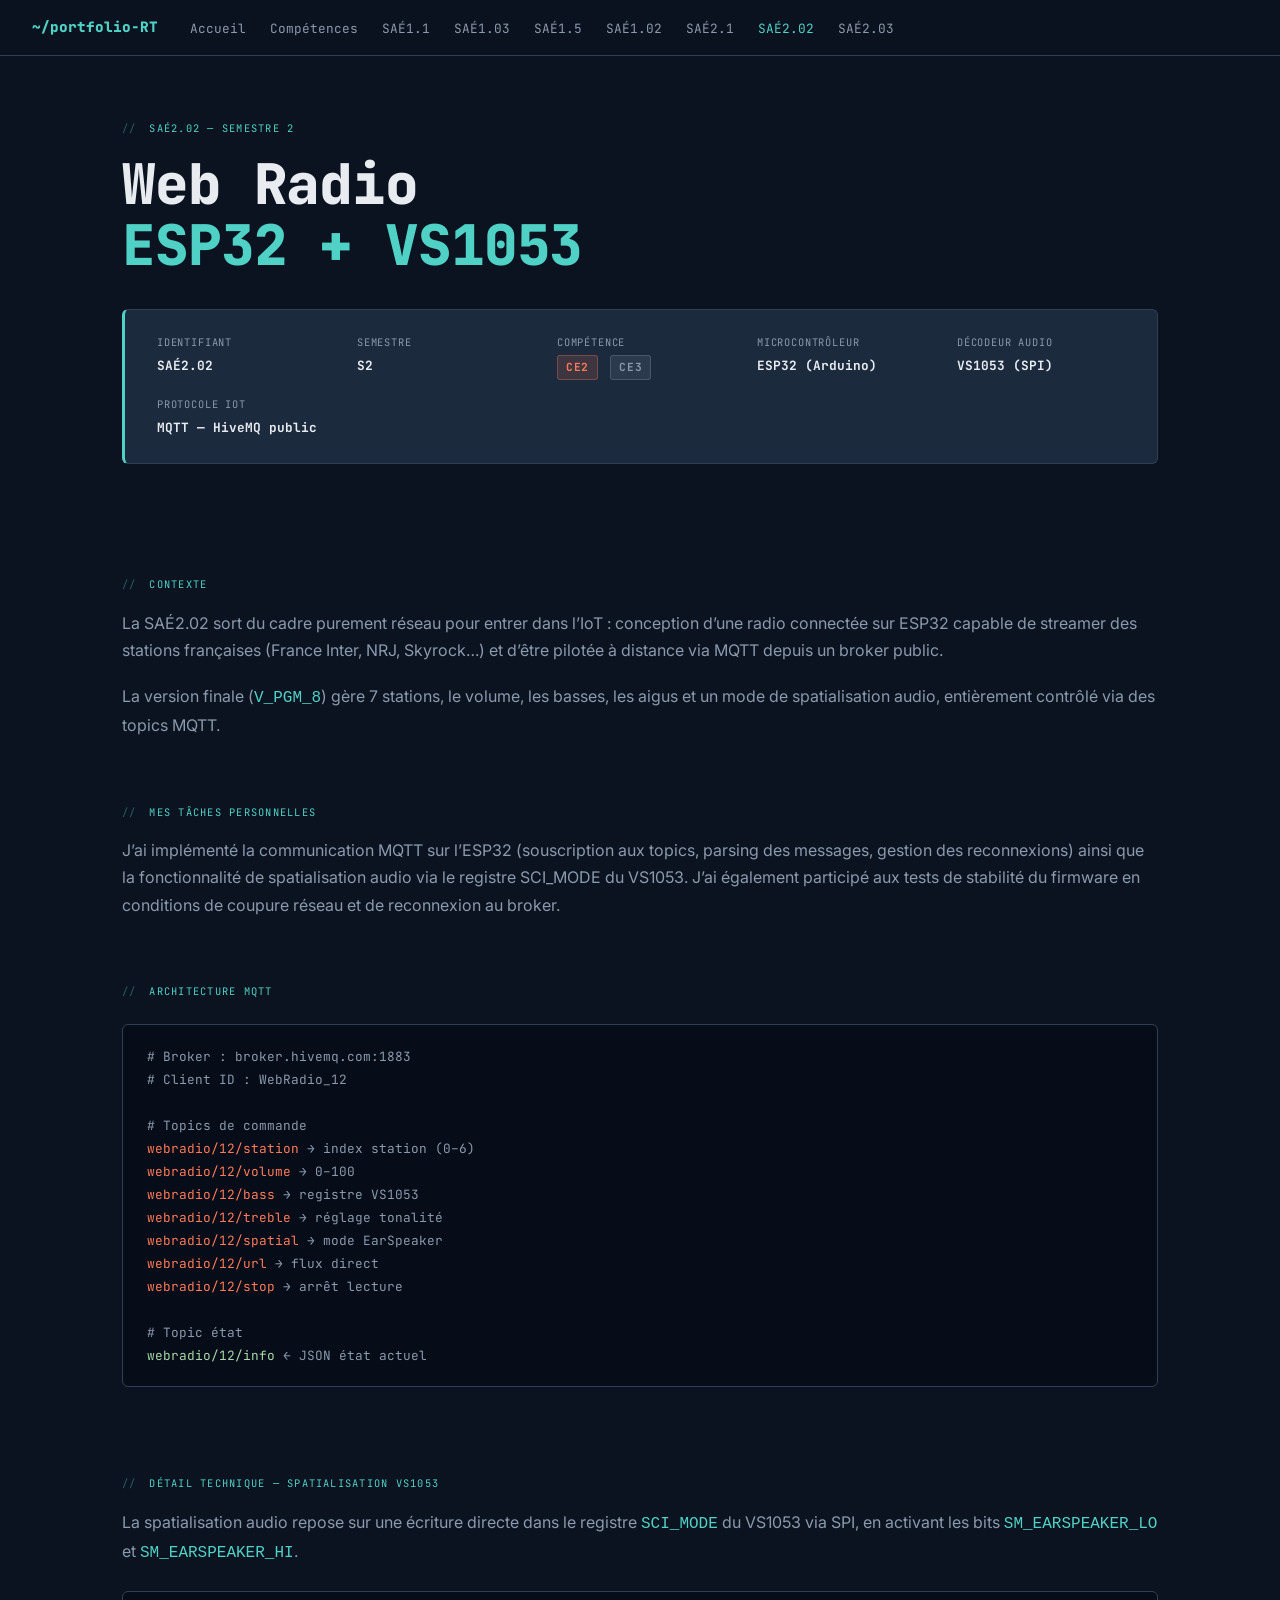
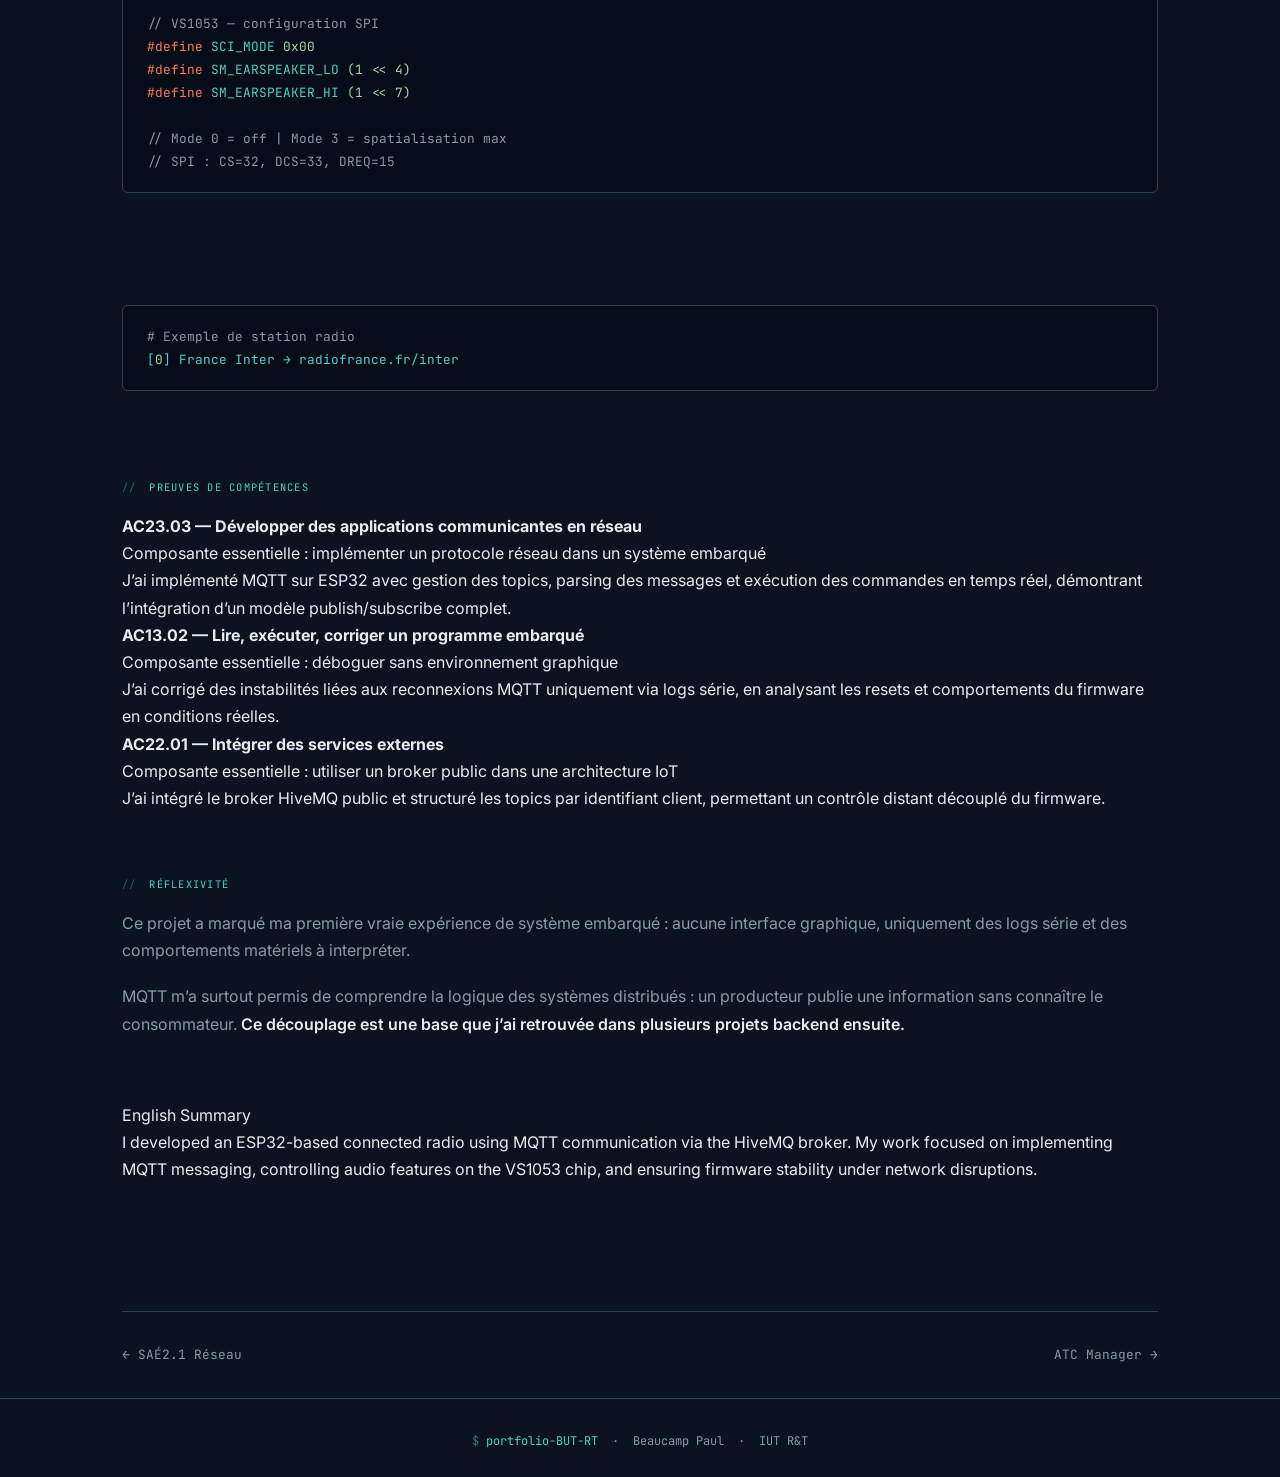
==== sae202.html @ a30f422e "Add files via upload" ====
<!DOCTYPE html>
<html lang="fr">
<head>
  <meta charset="UTF-8">
  <meta name="viewport" content="width=device-width, initial-scale=1.0">
  <title>SAÉ2.02 — Web Radio ESP32</title>
  <link rel="stylesheet" href="style.css">
</head>
<body>

<nav>
  <span class="nav-logo">~/portfolio-RT</span>
  <ul class="nav-links">
    <li><a href="index.html">Accueil</a></li>
    <li><a href="competences.html">Compétences</a></li>
    <li><a href="sae11.html">SAÉ1.1</a></li>
    <li><a href="sae103.html">SAÉ1.03</a></li>
    <li><a href="sae15.html">SAÉ1.5</a></li>
    <li><a href="sae102.html">SAÉ1.02</a></li>
    <li><a href="sae21.html">SAÉ2.1</a></li>
    <li><a href="sae202.html" class="active">SAÉ2.02</a></li>
    <li><a href="atc.html">SAÉ2.03</a></li>
  </ul>
</nav>

<main>
  <div class="container">
    <section>
      <div class="section-label">SAÉ2.02 — Semestre 2</div>
      <h1>Web Radio<br><span style="color:var(--accent)">ESP32 + VS1053</span></h1>

      <dl class="tech-sheet" style="margin-top:2rem">
        <div>
          <dt>Identifiant</dt>
          <dd>SAÉ2.02</dd>
        </div>
        <div>
          <dt>Semestre</dt>
          <dd>S2</dd>
        </div>
        <div>
          <dt>Compétence</dt>
          <dd>
            <span class="tag tag-rt2">CE2</span>
            <span class="tag tag-rt3" style="margin-left:.3rem">CE3</span>
          </dd>
        </div>
        <div>
          <dt>Microcontrôleur</dt>
          <dd>ESP32 (Arduino)</dd>
        </div>
        <div>
          <dt>Décodeur audio</dt>
          <dd>VS1053 (SPI)</dd>
        </div>
        <div>
          <dt>Protocole IoT</dt>
          <dd>MQTT — HiveMQ public</dd>
        </div>
      </dl>
    </section>

    <section style="padding-top:0">
      <div class="section-label">Contexte</div>
      <div class="prose">
        <p>
          La SAÉ2.02 sort du cadre purement réseau pour entrer dans l’IoT : conception d’une radio
          connectée sur ESP32 capable de streamer des stations françaises (France Inter, NRJ, Skyrock…)
          et d’être pilotée à distance via MQTT depuis un broker public.
        </p>
        <p>
          La version finale (<code style="color:var(--accent);font-family:monospace">V_PGM_8</code>)
          gère 7 stations, le volume, les basses, les aigus et un mode de spatialisation audio,
          entièrement contrôlé via des topics MQTT.
        </p>
      </div>
    </section>

    <section style="padding-top:0">
      <div class="section-label">Mes tâches personnelles</div>
      <div class="prose">
        <p>
          J’ai implémenté la communication MQTT sur l’ESP32 (souscription aux topics, parsing des messages,
          gestion des reconnexions) ainsi que la fonctionnalité de spatialisation audio via le registre
          SCI_MODE du VS1053. J’ai également participé aux tests de stabilité du firmware en conditions
          de coupure réseau et de reconnexion au broker.
        </p>
      </div>
    </section>

    <section style="padding-top:0">
      <div class="section-label">Architecture MQTT</div>

      <div class="code-block">
        <span class="comment"># Broker : broker.hivemq.com:1883</span><br>
        <span class="comment"># Client ID : WebRadio_12</span><br><br>

        <span class="comment"># Topics de commande</span><br>
        <span class="key">webradio/12/station</span>  <span class="comment">→ index station (0–6)</span><br>
        <span class="key">webradio/12/volume</span>   <span class="comment">→ 0–100</span><br>
        <span class="key">webradio/12/bass</span>     <span class="comment">→ registre VS1053</span><br>
        <span class="key">webradio/12/treble</span>   <span class="comment">→ réglage tonalité</span><br>
        <span class="key">webradio/12/spatial</span>  <span class="comment">→ mode EarSpeaker</span><br>
        <span class="key">webradio/12/url</span>      <span class="comment">→ flux direct</span><br>
        <span class="key">webradio/12/stop</span>     <span class="comment">→ arrêt lecture</span><br><br>

        <span class="comment"># Topic état</span><br>
        <span class="val">webradio/12/info</span>     <span class="comment">← JSON état actuel</span>
      </div>
    </section>

    <section style="padding-top:0">
      <div class="section-label">Détail technique — spatialisation VS1053</div>

      <div class="prose">
        <p>
          La spatialisation audio repose sur une écriture directe dans le registre
          <code style="color:var(--accent);font-family:monospace">SCI_MODE</code> du VS1053 via SPI,
          en activant les bits <code style="color:var(--accent);font-family:monospace">SM_EARSPEAKER_LO</code>
          et <code style="color:var(--accent);font-family:monospace">SM_EARSPEAKER_HI</code>.
        </p>
      </div>

      <div class="code-block">
        <span class="comment">// VS1053 — configuration SPI</span><br>
        <span class="key">#define</span> SCI_MODE          <span class="val">0x00</span><br>
        <span class="key">#define</span> SM_EARSPEAKER_LO  <span class="val">(1 &lt;&lt; 4)</span><br>
        <span class="key">#define</span> SM_EARSPEAKER_HI  <span class="val">(1 &lt;&lt; 7)</span><br><br>

        <span class="comment">// Mode 0 = off | Mode 3 = spatialisation max</span><br>
        <span class="comment">// SPI : CS=32, DCS=33, DREQ=15</span>
      </div>
    </section>

    <section style="padding-top:0"><div class="code-block">
  <span class="comment"># Exemple de station radio</span><br>
  [<span class="val">0</span>] France Inter → radiofrance.fr/inter
</div>
    </section>

    <section style="padding-top:0">
      <div class="section-label">Preuves de compétences</div>

      <div class="proof-block">
        <h4>AC23.03 — Développer des applications communicantes en réseau</h4>
        <div class="ce">
          Composante essentielle : implémenter un protocole réseau dans un système embarqué
        </div>
        <p>
          J’ai implémenté MQTT sur ESP32 avec gestion des topics, parsing des messages et exécution
          des commandes en temps réel, démontrant l’intégration d’un modèle publish/subscribe complet.
        </p>
      </div>

      <div class="proof-block">
        <h4>AC13.02 — Lire, exécuter, corriger un programme embarqué</h4>
        <div class="ce">
          Composante essentielle : déboguer sans environnement graphique
        </div>
        <p>
          J’ai corrigé des instabilités liées aux reconnexions MQTT uniquement via logs série,
          en analysant les resets et comportements du firmware en conditions réelles.
        </p>
      </div>

      <div class="proof-block">
        <h4>AC22.01 — Intégrer des services externes</h4>
        <div class="ce">
          Composante essentielle : utiliser un broker public dans une architecture IoT
        </div>
        <p>
          J’ai intégré le broker HiveMQ public et structuré les topics par identifiant client,
          permettant un contrôle distant découplé du firmware.
        </p>
      </div>
    </section>

    <section style="padding-top:0">
      <div class="section-label">Réflexivité</div>
      <div class="prose">
        <p>
          Ce projet a marqué ma première vraie expérience de système embarqué : aucune interface graphique,
          uniquement des logs série et des comportements matériels à interpréter.
        </p>
        <p>
          MQTT m’a surtout permis de comprendre la logique des systèmes distribués :
          un producteur publie une information sans connaître le consommateur.
          <strong>Ce découplage est une base que j’ai retrouvée dans plusieurs projets backend ensuite.</strong>
        </p>
      </div>
    </section>

    <section style="padding-top:0">
      <div class="en-summary">
        <div class="en-label">English Summary</div>
        <p>
          I developed an ESP32-based connected radio using MQTT communication via the HiveMQ broker.
          My work focused on implementing MQTT messaging, controlling audio features on the VS1053 chip,
          and ensuring firmware stability under network disruptions.
        </p>
      </div>
    </section>

    <div class="page-nav">
      <a href="sae21.html">← SAÉ2.1 Réseau</a>
      <a href="atc.html" class="next">ATC Manager →</a>
    </div>
  </div>
</main>

<footer>
  <span class="prompt">portfolio-BUT-RT</span> &nbsp;·&nbsp; Beaucamp Paul &nbsp;·&nbsp; IUT R&T
</footer>

</body>
</html>
---- style.css ----
/* ============================================================
   PORTFOLIO BUT R&T — Prevot Justin / Beaucamp Paul
   Palette terminal réseau · JetBrains Mono + Inter
   ============================================================ */

@import url('https://fonts.googleapis.com/css2?family=JetBrains+Mono:wght@400;700;800&family=Inter:wght@400;500;600&display=swap');

:root {
  --bg:        #0B1320;
  --surface:   #1C2A3D;
  --surface2:  #243348;
  --text:      #E8ECF1;
  --muted:     #8A99AC;
  --accent:    #4FD1C5;
  --warn:      #FF7A59;
  --border:    #2E3F55;
  --radius:    6px;
}

*, *::before, *::after { box-sizing: border-box; margin: 0; padding: 0; }

html { scroll-behavior: smooth; }

body {
  background: var(--bg);
  color: var(--text);
  font-family: 'Inter', system-ui, sans-serif;
  font-size: 16px;
  line-height: 1.7;
  min-height: 100vh;
}

/* ── TYPOGRAPHIE ── */
h1, h2, h3, .mono {
  font-family: 'JetBrains Mono', 'Courier New', monospace;
  letter-spacing: -0.02em;
}

h1 { font-size: clamp(2rem, 5vw, 3.5rem); font-weight: 800; line-height: 1.1; }
h2 { font-size: clamp(1.4rem, 3vw, 2rem);  font-weight: 700; }
h3 { font-size: 1.1rem; font-weight: 700; color: var(--accent); }

a { color: var(--accent); text-decoration: none; }
a:hover { text-decoration: underline; }

/* ── NAV ── */
nav {
  position: sticky;
  top: 0;
  z-index: 100;
  background: rgba(11,19,32,0.92);
  backdrop-filter: blur(12px);
  border-bottom: 1px solid var(--border);
  padding: 0 2rem;
  display: flex;
  align-items: center;
  gap: 2rem;
  height: 56px;
}

.nav-logo {
  font-family: 'JetBrains Mono', monospace;
  font-weight: 800;
  font-size: 0.9rem;
  color: var(--accent);
  white-space: nowrap;
}

.nav-links {
  display: flex;
  gap: 1.5rem;
  list-style: none;
  flex-wrap: wrap;
}

.nav-links a {
  font-size: 0.8rem;
  color: var(--muted);
  font-family: 'JetBrains Mono', monospace;
  transition: color 0.2s;
}

.nav-links a:hover, .nav-links a.active { color: var(--accent); text-decoration: none; }

/* ── LAYOUT ── */
.container {
  max-width: 1100px;
  margin: 0 auto;
  padding: 0 2rem;
}

section { padding: 4rem 0; }

/* ── TERMINAL BADGE ── */
.prompt {
  font-family: 'JetBrains Mono', monospace;
  font-size: 0.75rem;
  color: var(--accent);
}
.prompt::before { content: '$ '; opacity: 0.5; }

/* ── FICHE TECHNIQUE (bandeau en haut des pages SAÉ) ── */
.tech-sheet {
  background: var(--surface);
  border: 1px solid var(--border);
  border-left: 3px solid var(--accent);
  border-radius: var(--radius);
  padding: 1.5rem 2rem;
  display: grid;
  grid-template-columns: repeat(auto-fit, minmax(160px, 1fr));
  gap: 1rem 2rem;
  margin-bottom: 3rem;
  font-family: 'JetBrains Mono', monospace;
  font-size: 0.8rem;
}

.tech-sheet dt {
  color: var(--muted);
  font-size: 0.65rem;
  text-transform: uppercase;
  letter-spacing: 0.08em;
  margin-bottom: 0.2rem;
}

.tech-sheet dd { color: var(--text); font-weight: 700; }

/* ── TAG COMPÉTENCE ── */
.tag {
  display: inline-block;
  font-family: 'JetBrains Mono', monospace;
  font-size: 0.7rem;
  font-weight: 700;
  padding: 0.2em 0.7em;
  border-radius: 3px;
  text-transform: uppercase;
  letter-spacing: 0.06em;
}

.tag-rt1 { background: rgba(79,209,197,0.15); color: var(--accent); border: 1px solid rgba(79,209,197,0.3); }
.tag-rt2 { background: rgba(255,122,89,0.15); color: var(--warn);   border: 1px solid rgba(255,122,89,0.3); }
.tag-rt3 { background: rgba(138,153,172,0.15); color: var(--muted); border: 1px solid rgba(138,153,172,0.3); }

/* ── TABLE DE ROUTAGE (index) ── */
.routing-table {
  width: 100%;
  border-collapse: collapse;
  font-family: 'JetBrains Mono', monospace;
  font-size: 0.85rem;
}

.routing-table thead th {
  text-align: left;
  padding: 0.6rem 1rem;
  font-size: 0.65rem;
  text-transform: uppercase;
  letter-spacing: 0.1em;
  color: var(--muted);
  border-bottom: 1px solid var(--border);
}

.routing-table tbody tr {
  border-bottom: 1px solid var(--border);
  transition: background 0.15s;
}

.routing-table tbody tr:hover { background: var(--surface); }

.routing-table td {
  padding: 1rem 1rem;
  vertical-align: middle;
}

.rt-id { color: var(--accent); font-weight: 700; }
.rt-title { color: var(--text); font-weight: 600; }
.rt-sub { color: var(--muted); font-size: 0.75rem; }
.rt-status {
  display: inline-flex;
  align-items: center;
  gap: 0.4em;
  font-size: 0.75rem;
  color: var(--accent);
}
.rt-status::before {
  content: '';
  display: inline-block;
  width: 7px;
  height: 7px;
  background: var(--accent);
  border-radius: 50%;
  box-shadow: 0 0 6px var(--accent);
}

.rt-link {
  font-size: 0.75rem;
  color: var(--muted);
  text-decoration: none;
}
.rt-link:hover { color: var(--accent); }

/* ── HERO PAGE D'ACCUEIL ── */
.hero {
  padding: 5rem 0 3rem;
}

.hero-eyebrow {
  font-family: 'JetBrains Mono', monospace;
  font-size: 0.75rem;
  color: var(--accent);
  letter-spacing: 0.12em;
  text-transform: uppercase;
  margin-bottom: 1.5rem;
  display: flex;
  align-items: center;
  gap: 0.8rem;
}

.hero-eyebrow::after {
  content: '';
  flex: 1;
  max-width: 80px;
  height: 1px;
  background: var(--accent);
  opacity: 0.4;
}

.hero h1 span { color: var(--accent); }

.hero-sub {
  color: var(--muted);
  font-size: 1rem;
  max-width: 540px;
  margin: 1.5rem 0 2.5rem;
}

.hero-meta {
  display: flex;
  gap: 2rem;
  flex-wrap: wrap;
  font-family: 'JetBrains Mono', monospace;
  font-size: 0.75rem;
  color: var(--muted);
}

.hero-meta span { display: flex; align-items: center; gap: 0.4em; }
.hero-meta .val { color: var(--text); font-weight: 700; }

/* ── SECTION LABEL ── */
.section-label {
  font-family: 'JetBrains Mono', monospace;
  font-size: 0.65rem;
  text-transform: uppercase;
  letter-spacing: 0.12em;
  color: var(--accent);
  margin-bottom: 1rem;
  display: flex;
  align-items: center;
  gap: 0.8rem;
}
.section-label::before {
  content: '//';
  opacity: 0.4;
}

/* ── CARD ── */
.card {
  background: var(--surface);
  border: 1px solid var(--border);
  border-radius: var(--radius);
  padding: 1.5rem;
}

/* ── CODE BLOCK ── */
.code-block {
  background: #060d18;
  border: 1px solid var(--border);
  border-radius: var(--radius);
  padding: 1.2rem 1.5rem;
  font-family: 'JetBrains Mono', monospace;
  font-size: 0.8rem;
  color: var(--accent);
  overflow-x: auto;
  line-height: 1.8;
  margin: 1.5rem 0;
}

.code-block .comment { color: var(--muted); }
.code-block .key { color: var(--warn); }
.code-block .val { color: #a8d8a8; }

/* ── PROSE ── */
.prose p { color: var(--muted); margin-bottom: 1.2rem; }
.prose p:last-child { margin-bottom: 0; }
.prose strong { color: var(--text); font-weight: 600; }

/* ── COMPÉTENCE BLOCK ── */
.comp-block {
  border-left: 2px solid var(--border);
  padding-left: 1.5rem;
  margin-bottom: 2.5rem;
}

.comp-block.rt1 { border-color: var(--accent); }
.comp-block.rt2 { border-color: var(--warn); }
.comp-block.rt3 { border-color: var(--muted); }

.comp-block h3 { margin-bottom: 0.5rem; }
.comp-block p { color: var(--muted); font-size: 0.9rem; }

/* ── AC LIST ── */
.ac-list {
  list-style: none;
  margin-top: 1rem;
}

.ac-list li {
  display: flex;
  align-items: flex-start;
  gap: 0.8rem;
  padding: 0.5rem 0;
  border-bottom: 1px solid var(--border);
  font-size: 0.85rem;
  color: var(--muted);
}

.ac-list li::before {
  content: '▸';
  color: var(--accent);
  flex-shrink: 0;
  margin-top: 0.1rem;
}

/* ── PREV/NEXT NAV ── */
.page-nav {
  display: flex;
  justify-content: space-between;
  gap: 1rem;
  padding: 2rem 0;
  border-top: 1px solid var(--border);
  margin-top: 4rem;
}

.page-nav a {
  font-family: 'JetBrains Mono', monospace;
  font-size: 0.8rem;
  color: var(--muted);
  display: flex;
  align-items: center;
  gap: 0.5rem;
  transition: color 0.2s;
}

.page-nav a:hover { color: var(--accent); text-decoration: none; }
.page-nav a.next { margin-left: auto; }

/* ── FOOTER ── */
footer {
  border-top: 1px solid var(--border);
  padding: 2rem;
  text-align: center;
  font-family: 'JetBrains Mono', monospace;
  font-size: 0.75rem;
  color: var(--muted);
}

/* ── RESPONSIVE ── */
@media (max-width: 768px) {
  nav { gap: 1rem; padding: 0 1rem; }
  .container { padding: 0 1rem; }
  .tech-sheet { grid-template-columns: 1fr 1fr; }
  .routing-table thead { display: none; }
  .routing-table td { display: block; padding: 0.4rem 0.8rem; }
  .routing-table tr { display: block; padding: 0.8rem; border-bottom: 1px solid var(--border); }
  .page-nav { flex-direction: column; }
  .page-nav a.next { margin-left: 0; }
}

@media (prefers-reduced-motion: reduce) {
  * { transition: none !important; }
}
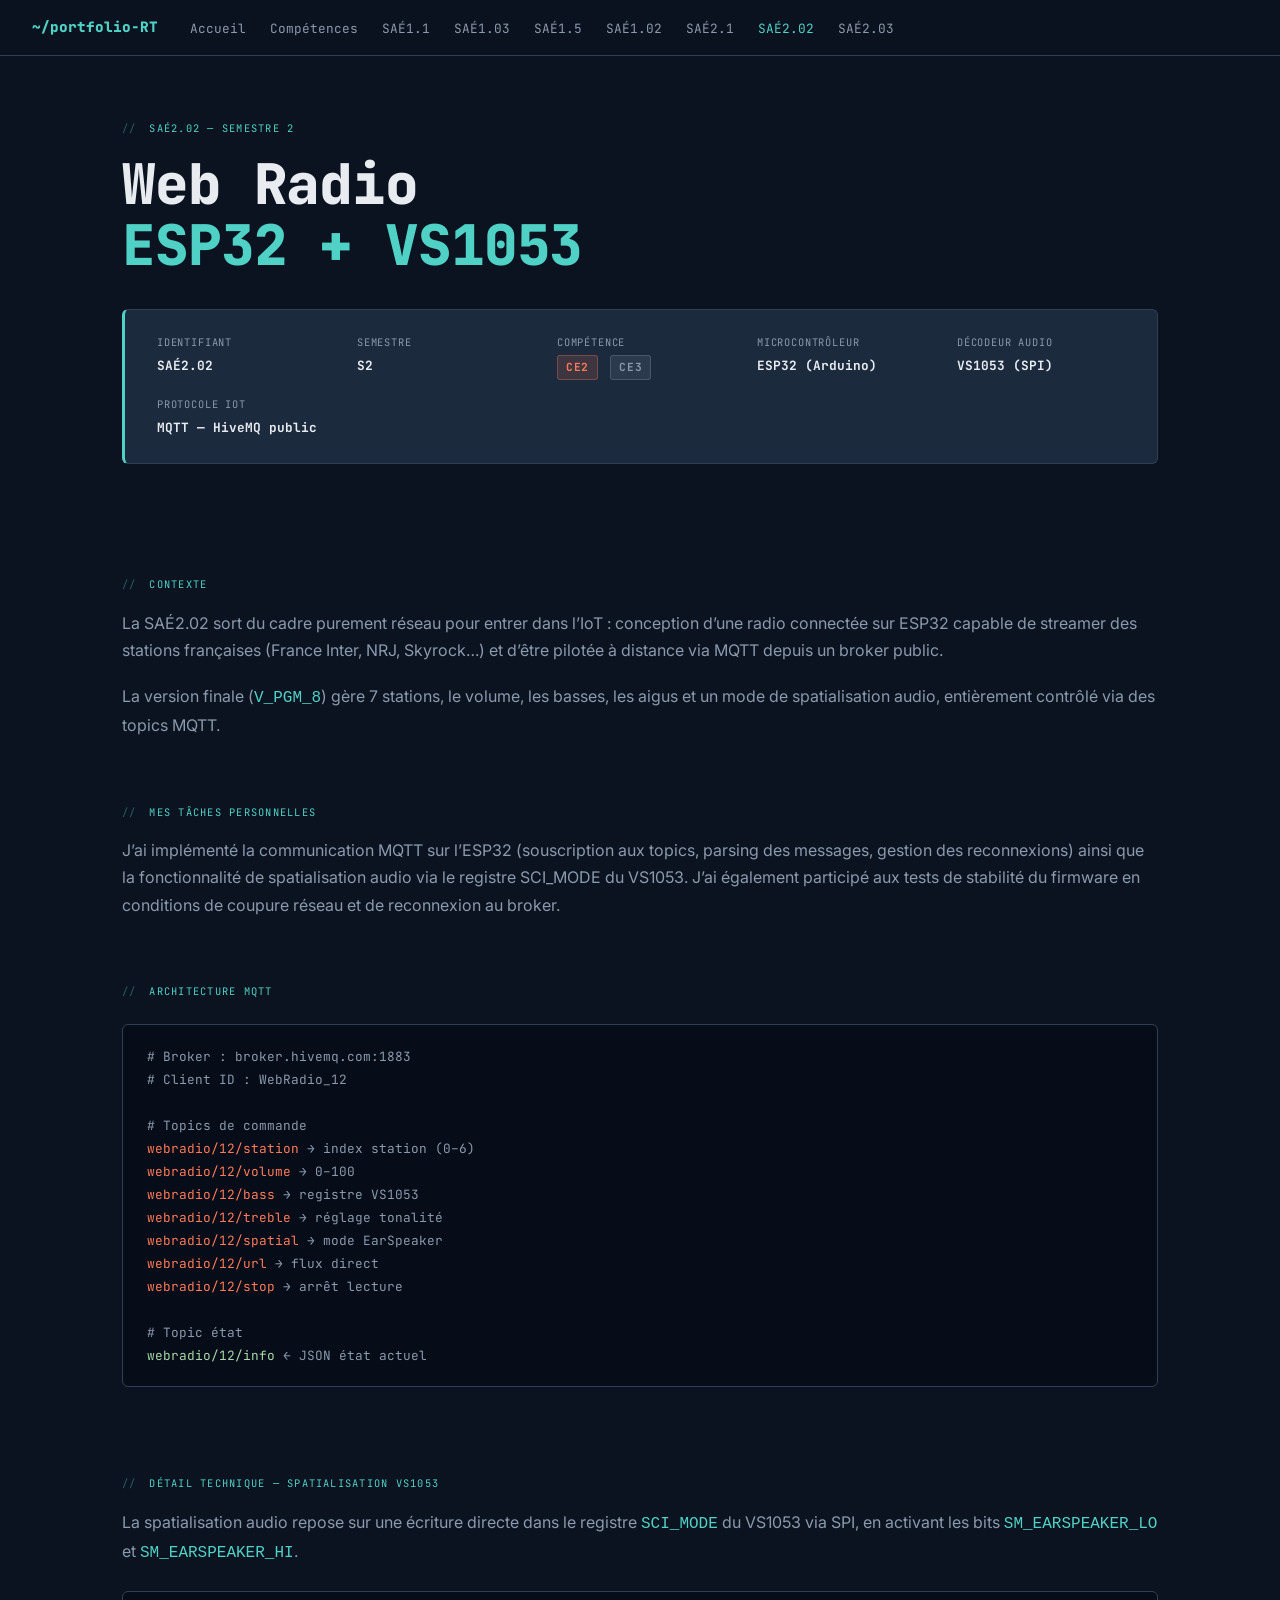
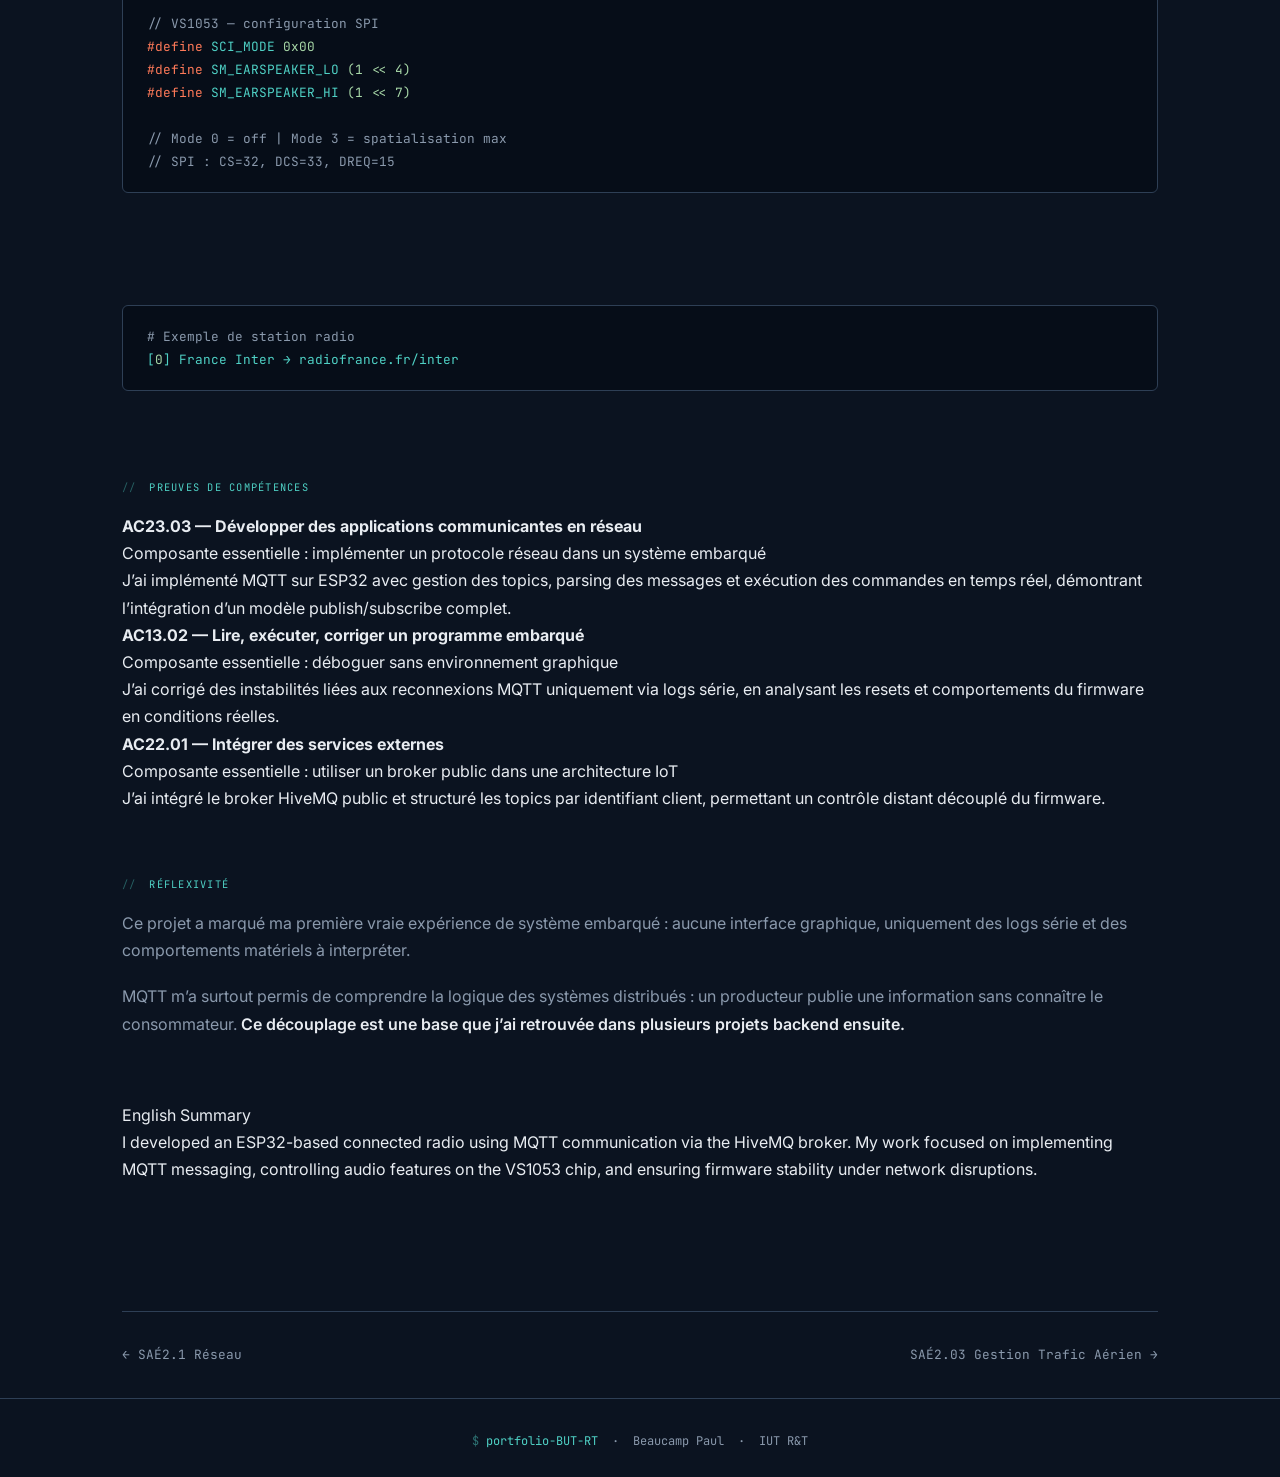
==== commit 52ad71d0: "Update next link text in sae202.html" ====
--- a/sae202.html
+++ b/sae202.html
@@ -203,7 +203,7 @@
 
     <div class="page-nav">
       <a href="sae21.html">← SAÉ2.1 Réseau</a>
-      <a href="atc.html" class="next">ATC Manager →</a>
+      <a href="atc.html" class="next">SAÉ2.03 Gestion Trafic Aérien →</a>
     </div>
   </div>
 </main>
@@ -213,4 +213,4 @@
 </footer>
 
 </body>
-</html>+</html>
